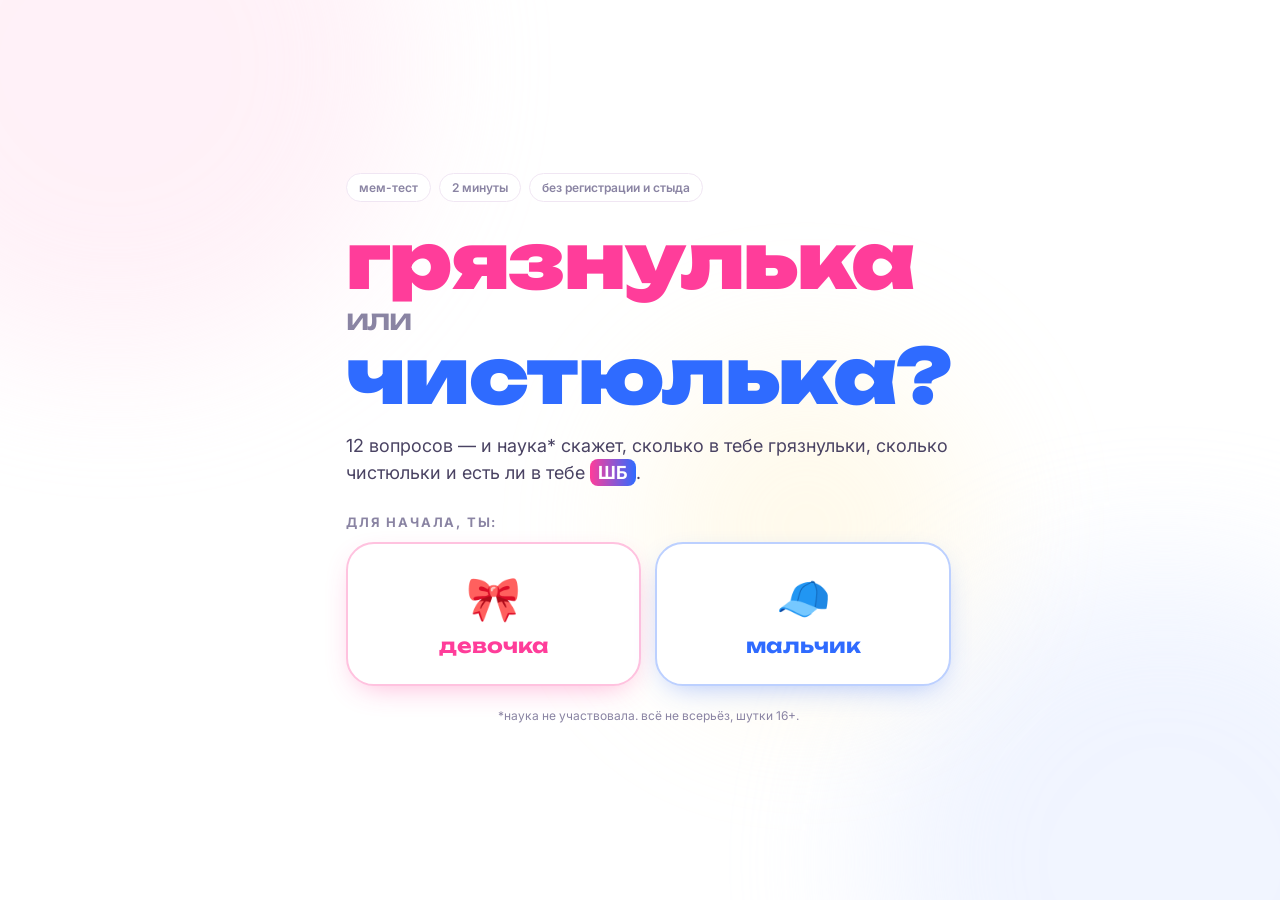
==== index.html @ 7e9c761d "Add meme quiz site: грязнулька или чистюлька Co-Authored-By: Claude Opus 5.5 <noreply@anthropic.com>" ====
<!doctype html>
<html lang="ru">
<head>
  <meta charset="utf-8" />
  <meta name="viewport" content="width=device-width, initial-scale=1, viewport-fit=cover" />
  <title>Грязнулька или чистюлька?</title>
  <meta name="description" content="Мем-тест: насколько ты грязнулька, чистюлька и ШБ. Узнай за 2 минуты." />
  <link rel="preconnect" href="https://fonts.googleapis.com" />
  <link rel="preconnect" href="https://fonts.gstatic.com" crossorigin />
  <link href="https://fonts.googleapis.com/css2?family=Inter:wght@400;500;600;700;800;900&family=Unbounded:wght@500;700;900&display=swap" rel="stylesheet" />
  <link rel="stylesheet" href="style.css" />
  <link rel="icon" href="data:image/svg+xml,<svg xmlns='http://www.w3.org/2000/svg' viewBox='0 0 100 100'><text y='.9em' font-size='90'>🫧</text></svg>" />
</head>
<body data-theme="neutral">
  <div class="blobs" aria-hidden="true">
    <span class="blob b1"></span><span class="blob b2"></span><span class="blob b3"></span>
  </div>
  <canvas id="fx" aria-hidden="true"></canvas>

  <main id="app">
    <!-- START -->
    <section class="screen active" id="screen-start">
      <div class="badge-row">
        <span class="chip">мем-тест</span><span class="chip">2 минуты</span><span class="chip">без регистрации и стыда</span>
      </div>
      <h1 class="title">
        <span class="word dirty">грязнулька</span>
        <span class="or">или</span>
        <span class="word clean">чистюлька?</span>
      </h1>
      <p class="lead">12 вопросов — и наука* скажет, сколько в тебе грязнульки, сколько чистюльки и есть ли в тебе <b class="shb-tag" title="что такое ШБ — знают только ШБ">ШБ</b>.</p>
      <p class="label">для начала, ты:</p>
      <div class="gender">
        <button class="gbtn girl" data-gender="girl">
          <span class="gemoji">🎀</span><span>девочка</span>
        </button>
        <button class="gbtn boy" data-gender="boy">
          <span class="gemoji">🧢</span><span>мальчик</span>
        </button>
      </div>
      <p class="tiny">*наука не участвовала. всё не всерьёз, шутки 16+.</p>
    </section>

    <!-- QUIZ -->
    <section class="screen" id="screen-quiz">
      <div class="progress"><div class="progress-fill" id="progress"></div></div>
      <div class="qmeta"><span id="qnum">1 / 12</span><span id="qtag">разминка</span></div>
      <div class="card" id="card">
        <div class="qemoji" id="qemoji">🫧</div>
        <h2 class="question" id="question"></h2>
        <div class="chat" id="chat" hidden></div>
        <div class="answers" id="answers"></div>
      </div>
    </section>

    <!-- LOADING -->
    <section class="screen" id="screen-loading">
      <div class="loader">
        <div class="ring"></div><div class="ring r2"></div><div class="ring r3"></div>
        <div class="loader-emoji">🧼</div>
      </div>
      <p class="loading-text" id="loading-text">считаем твои грехи…</p>
    </section>

    <!-- RESULT -->
    <section class="screen" id="screen-result">
      <p class="label">твой диагноз</p>
      <div class="result-emoji" id="r-emoji">🫧</div>
      <h2 class="result-title" id="r-title"></h2>
      <p class="result-desc" id="r-desc"></p>

      <div class="meters">
        <div class="meter">
          <div class="meter-head"><span>грязнулька</span><b><span id="m-dirty">0</span>%</b></div>
          <div class="bar"><div class="bar-fill dirty" id="b-dirty"></div></div>
        </div>
        <div class="meter">
          <div class="meter-head"><span>чистюлька</span><b><span id="m-clean">0</span>%</b></div>
          <div class="bar"><div class="bar-fill clean" id="b-clean"></div></div>
        </div>
        <div class="meter">
          <div class="meter-head"><span>ШБ-индекс</span><b><span id="m-shb">0</span>%</b></div>
          <div class="bar"><div class="bar-fill shb" id="b-shb"></div></div>
        </div>
      </div>

      <div class="facts" id="r-facts"></div>

      <div class="tips">
        <div class="tip-card">
          <h3>🧼 как стать чистюлькой</h3>
          <ul id="tips-clean"></ul>
        </div>
        <div class="tip-card">
          <h3>😈 как стать грязнулькой</h3>
          <ul id="tips-dirty"></ul>
        </div>
      </div>

      <div class="actions">
        <button class="btn primary" id="share">поделиться результатом</button>
        <button class="btn ghost" id="restart">пройти ещё раз</button>
      </div>
      <p class="tiny" id="copied" hidden>скопировано, кидай в чат 💅</p>
    </section>
  </main>

  <script src="app.js"></script>
</body>
</html>
---- style.css ----
:root {
  --pink: #ff3d9a;
  --pink-soft: #ffe1ef;
  --blue: #2f6bff;
  --blue-soft: #dfe8ff;
  --accent: #ff3d9a;
  --accent-2: #2f6bff;
  --accent-soft: #ffe1ef;
  --ink: #1b1430;
  --muted: #8a84a3;
  --bg: #ffffff;
  --card: rgba(255, 255, 255, 0.78);
  --radius: 28px;
  --ease: cubic-bezier(.2, .9, .2, 1.15);
}
body[data-theme="girl"] { --accent: var(--pink); --accent-2: #ff8fc7; --accent-soft: var(--pink-soft); }
body[data-theme="boy"]  { --accent: var(--blue); --accent-2: #7fb0ff; --accent-soft: var(--blue-soft); }

* { box-sizing: border-box; -webkit-tap-highlight-color: transparent; }
html, body { margin: 0; min-height: 100%; }
body {
  background: var(--bg);
  color: var(--ink);
  font-family: "Inter", system-ui, sans-serif;
  overflow-x: hidden;
  transition: background .6s;
}
button { font: inherit; color: inherit; cursor: pointer; border: 0; background: none; }

/* background blobs */
.blobs { position: fixed; inset: 0; pointer-events: none; z-index: 0; overflow: hidden; }
.blob {
  position: absolute; width: 46vmax; height: 46vmax; border-radius: 50%;
  filter: blur(70px); opacity: .45; transition: background 1s;
  animation: float 18s ease-in-out infinite alternate;
}
.b1 { background: var(--pink-soft); top: -18vmax; left: -14vmax; }
.b2 { background: var(--blue-soft); bottom: -20vmax; right: -14vmax; animation-delay: -6s; }
.b3 { background: #fff1c9; top: 40%; left: 50%; width: 26vmax; height: 26vmax; opacity: .35; animation-delay: -12s; }
body[data-theme="girl"] .b2 { background: #ffd0e6; }
body[data-theme="boy"]  .b1 { background: #cfe0ff; }
@keyframes float {
  0% { transform: translate(0, 0) scale(1); }
  50% { transform: translate(6vmax, 4vmax) scale(1.12); }
  100% { transform: translate(-4vmax, 7vmax) scale(.92); }
}
#fx { position: fixed; inset: 0; width: 100%; height: 100%; pointer-events: none; z-index: 50; }

#app {
  position: relative; z-index: 1;
  max-width: 620px; margin: 0 auto;
  min-height: 100svh; padding: 32px 16px 48px;
  display: grid;
}
.screen {
  grid-area: 1 / 1;
  display: flex; flex-direction: column; justify-content: center;
  opacity: 0; pointer-events: none;
  transform: translateY(40px) scale(.96); filter: blur(10px);
  transition: opacity .55s ease, transform .7s var(--ease), filter .55s ease;
}
.screen.active { opacity: 1; pointer-events: auto; transform: none; filter: none; }
.screen.leaving { opacity: 0; transform: translateY(-40px) scale(1.04); filter: blur(12px); }

/* start */
.badge-row { display: flex; flex-wrap: wrap; gap: 8px; margin-bottom: 22px; }
.chip {
  font-size: 12px; font-weight: 600; padding: 6px 12px; border-radius: 99px;
  background: #fff; border: 1.5px solid #f0e6f3; color: var(--muted);
}
.title {
  font-family: "Unbounded", "Inter", sans-serif; font-weight: 900;
  font-size: clamp(40px, 11vw, 76px); line-height: .98; margin: 0 0 18px; letter-spacing: -.02em;
}
.title .word { display: block; }
.title .dirty { color: var(--pink); animation: wob 3.2s ease-in-out infinite; transform-origin: left; }
.title .clean { color: var(--blue); animation: wob 3.2s ease-in-out infinite -1.6s; transform-origin: left; }
.title .or { display: block; font-size: .38em; color: var(--muted); font-weight: 500; margin: 6px 0; }
@keyframes wob { 0%,100% { transform: skewX(0) } 50% { transform: skewX(-6deg) translateX(6px) } }
.lead { font-size: 18px; line-height: 1.5; color: #4a4363; margin: 0 0 28px; }
.shb-tag {
  display: inline-block; padding: 0 8px; border-radius: 8px;
  background: linear-gradient(90deg, var(--pink), var(--blue)); color: #fff; cursor: help;
}
.label { font-size: 13px; text-transform: uppercase; letter-spacing: .14em; font-weight: 700; color: var(--muted); margin: 0 0 12px; }
.gender { display: grid; grid-template-columns: 1fr 1fr; gap: 14px; }
.gbtn {
  position: relative; overflow: hidden;
  display: flex; flex-direction: column; align-items: center; gap: 8px;
  padding: 26px 12px; border-radius: var(--radius);
  font-family: "Unbounded", sans-serif; font-weight: 700; font-size: 20px;
  background: #fff; border: 2px solid; transition: transform .35s var(--ease), box-shadow .35s;
}
.gbtn.girl { color: var(--pink); border-color: #ffc2df; box-shadow: 0 10px 30px -12px rgba(255, 61, 154, .45); }
.gbtn.boy  { color: var(--blue); border-color: #bcd0ff; box-shadow: 0 10px 30px -12px rgba(47, 107, 255, .45); }
.gbtn:hover { transform: translateY(-6px) rotate(-1.5deg) scale(1.03); }
.gbtn.boy:hover { transform: translateY(-6px) rotate(1.5deg) scale(1.03); }
.gbtn:active { transform: scale(.94); }
.gemoji { font-size: 44px; animation: bob 2.4s ease-in-out infinite; }
.boy .gemoji { animation-delay: -1.2s; }
@keyframes bob { 0%,100% { transform: translateY(0) rotate(0) } 50% { transform: translateY(-8px) rotate(8deg) } }
.tiny { font-size: 12px; color: var(--muted); margin-top: 22px; text-align: center; }

/* quiz */
.progress { height: 10px; border-radius: 99px; background: #f3eef7; overflow: hidden; margin-bottom: 14px; }
.progress-fill {
  height: 100%; width: 0; border-radius: inherit;
  background: linear-gradient(90deg, var(--accent), var(--accent-2), var(--accent));
  background-size: 200% 100%; animation: shimmer 2s linear infinite;
  transition: width .7s var(--ease);
}
@keyframes shimmer { to { background-position: -200% 0; } }
.qmeta { display: flex; justify-content: space-between; font-size: 13px; font-weight: 700; color: var(--muted); margin-bottom: 18px; }
#qtag { color: var(--accent); text-transform: lowercase; }
.card {
  background: var(--card); backdrop-filter: blur(18px); -webkit-backdrop-filter: blur(18px);
  border: 1.5px solid rgba(255,255,255,.9); border-radius: 32px;
  padding: 28px 22px; box-shadow: 0 30px 60px -30px rgba(80, 40, 120, .25);
  transition: transform .5s var(--ease), opacity .35s, filter .35s;
}
.card.out { transform: translateX(-110%) rotate(-8deg); opacity: 0; filter: blur(6px); }
.card.in-start { transform: translateX(110%) rotate(8deg); opacity: 0; transition: none; }
.qemoji { font-size: 52px; margin-bottom: 8px; display: inline-block; animation: pop .7s var(--ease); }
@keyframes pop { 0% { transform: scale(0) rotate(-30deg) } 100% { transform: scale(1) rotate(0) } }
.question {
  font-family: "Unbounded", sans-serif; font-weight: 700; font-size: clamp(20px, 5.2vw, 26px);
  line-height: 1.25; margin: 0 0 20px; color: var(--accent);
}
.chat { display: flex; flex-direction: column; gap: 6px; margin: -6px 0 20px; }
.bubble {
  max-width: 78%; padding: 10px 14px; border-radius: 20px; font-size: 15px; line-height: 1.35;
  animation: bubbleIn .5s var(--ease) both;
}
.bubble.them { align-self: flex-start; background: #f1edf6; border-bottom-left-radius: 6px; }
.bubble.meta { align-self: center; font-size: 11px; color: var(--muted); background: none; padding: 0; }
@keyframes bubbleIn { from { opacity: 0; transform: translateY(10px) scale(.8) } }
.answers { display: flex; flex-direction: column; gap: 10px; }
.ans {
  position: relative; overflow: hidden; text-align: left;
  padding: 16px 18px; border-radius: 20px; background: #fff;
  border: 2px solid #f1ebf5; font-size: 16px; font-weight: 600; line-height: 1.3;
  display: flex; align-items: center; gap: 12px;
  animation: ansIn .55s var(--ease) both;
  transition: transform .3s var(--ease), border-color .25s, background .25s, color .25s;
}
.ans .e { font-size: 22px; flex: none; }
.ans:hover { border-color: var(--accent); transform: translateX(6px); }
.ans:active { transform: scale(.97); }
.ans.picked { background: var(--accent); color: #fff; border-color: var(--accent); transform: scale(1.04); }
.ans.dim { opacity: .35; transform: scale(.97); }
@keyframes ansIn { from { opacity: 0; transform: translateY(18px) scale(.95) } }

/* ripple waves */
.wave {
  position: absolute; border-radius: 50%; pointer-events: none;
  transform: translate(-50%, -50%) scale(0); background: var(--accent); opacity: .35;
  animation: wave .8s ease-out forwards;
}
@keyframes wave { to { transform: translate(-50%, -50%) scale(1); opacity: 0; } }
.air {
  position: fixed; border-radius: 50%; pointer-events: none; z-index: 40;
  border: 2px solid var(--accent); transform: translate(-50%, -50%) scale(0);
  animation: air 1.1s cubic-bezier(.1, .7, .3, 1) forwards;
}
@keyframes air { 0% { opacity: .8; } 100% { transform: translate(-50%, -50%) scale(1); opacity: 0; } }

/* loading */
#screen-loading { align-items: center; text-align: center; }
.loader { position: relative; width: 160px; height: 160px; display: grid; place-items: center; }
.ring {
  position: absolute; inset: 0; border-radius: 50%; border: 3px solid var(--accent);
  animation: ringPulse 1.6s ease-out infinite; opacity: 0;
}
.r2 { animation-delay: .5s; } .r3 { animation-delay: 1s; }
@keyframes ringPulse { 0% { transform: scale(.3); opacity: .9 } 100% { transform: scale(1.4); opacity: 0 } }
.loader-emoji { font-size: 60px; animation: spin 1.2s var(--ease) infinite; }
@keyframes spin { 0% { transform: rotate(0) scale(1) } 50% { transform: rotate(180deg) scale(1.25) } 100% { transform: rotate(360deg) scale(1) } }
.loading-text { font-family: "Unbounded", sans-serif; font-weight: 700; color: var(--accent); margin-top: 24px; font-size: 18px; }

/* result */
#screen-result { justify-content: flex-start; text-align: center; padding-top: 12px; }
.result-emoji { font-size: 88px; animation: pop 1s var(--ease); margin-bottom: 4px; }
.result-title {
  font-family: "Unbounded", sans-serif; font-weight: 900; font-size: clamp(28px, 8vw, 44px);
  line-height: 1.05; margin: 0 0 12px; color: var(--accent);
}
.result-desc { font-size: 17px; line-height: 1.5; color: #4a4363; margin: 0 0 24px; }
.meters { display: flex; flex-direction: column; gap: 14px; text-align: left; background: var(--card); backdrop-filter: blur(14px); padding: 20px; border-radius: 24px; border: 1.5px solid #fff; box-shadow: 0 20px 50px -30px rgba(80,40,120,.3); }
.meter-head { display: flex; justify-content: space-between; font-weight: 700; margin-bottom: 6px; font-size: 15px; }
.meter-head b { font-family: "Unbounded", sans-serif; }
.bar { height: 14px; border-radius: 99px; background: #f3eef7; overflow: hidden; }
.bar-fill { height: 100%; width: 0; border-radius: inherit; transition: width 1.8s var(--ease); }
.bar-fill.dirty { background: linear-gradient(90deg, #ff8fc7, var(--pink)); }
.bar-fill.clean { background: linear-gradient(90deg, #7fb0ff, var(--blue)); }
.bar-fill.shb { background: linear-gradient(90deg, var(--pink), #b14dff, var(--blue)); }
.facts { display: flex; flex-wrap: wrap; justify-content: center; gap: 8px; margin: 20px 0; }
.fact {
  font-size: 13px; font-weight: 700; padding: 8px 14px; border-radius: 99px;
  background: var(--accent-soft); color: var(--accent); animation: ansIn .5s var(--ease) both;
}
.tips { display: grid; gap: 12px; text-align: left; }
.tip-card { background: #fff; border: 2px solid #f1ebf5; border-radius: 22px; padding: 18px 20px; }
.tip-card h3 { margin: 0 0 8px; font-size: 16px; font-family: "Unbounded", sans-serif; }
.tip-card:first-child h3 { color: var(--blue); }
.tip-card:last-child h3 { color: var(--pink); }
.tip-card ul { margin: 0; padding-left: 18px; line-height: 1.55; color: #4a4363; font-size: 15px; }
.actions { display: grid; gap: 10px; margin-top: 22px; }
.btn {
  position: relative; overflow: hidden; padding: 18px; border-radius: 99px;
  font-weight: 800; font-size: 16px; transition: transform .3s var(--ease);
}
.btn:hover { transform: translateY(-3px); }
.btn:active { transform: scale(.96); }
.btn.primary { background: var(--accent); color: #fff; box-shadow: 0 14px 30px -12px var(--accent); }
.btn.ghost { border: 2px solid var(--accent); color: var(--accent); background: #fff; }

@media (min-width: 640px) { .tips { grid-template-columns: 1fr 1fr; } #app { padding-top: 56px; } }
@media (prefers-reduced-motion: reduce) {
  *, *::before, *::after { animation-duration: .01ms !important; animation-iteration-count: 1 !important; transition-duration: .01ms !important; }
}
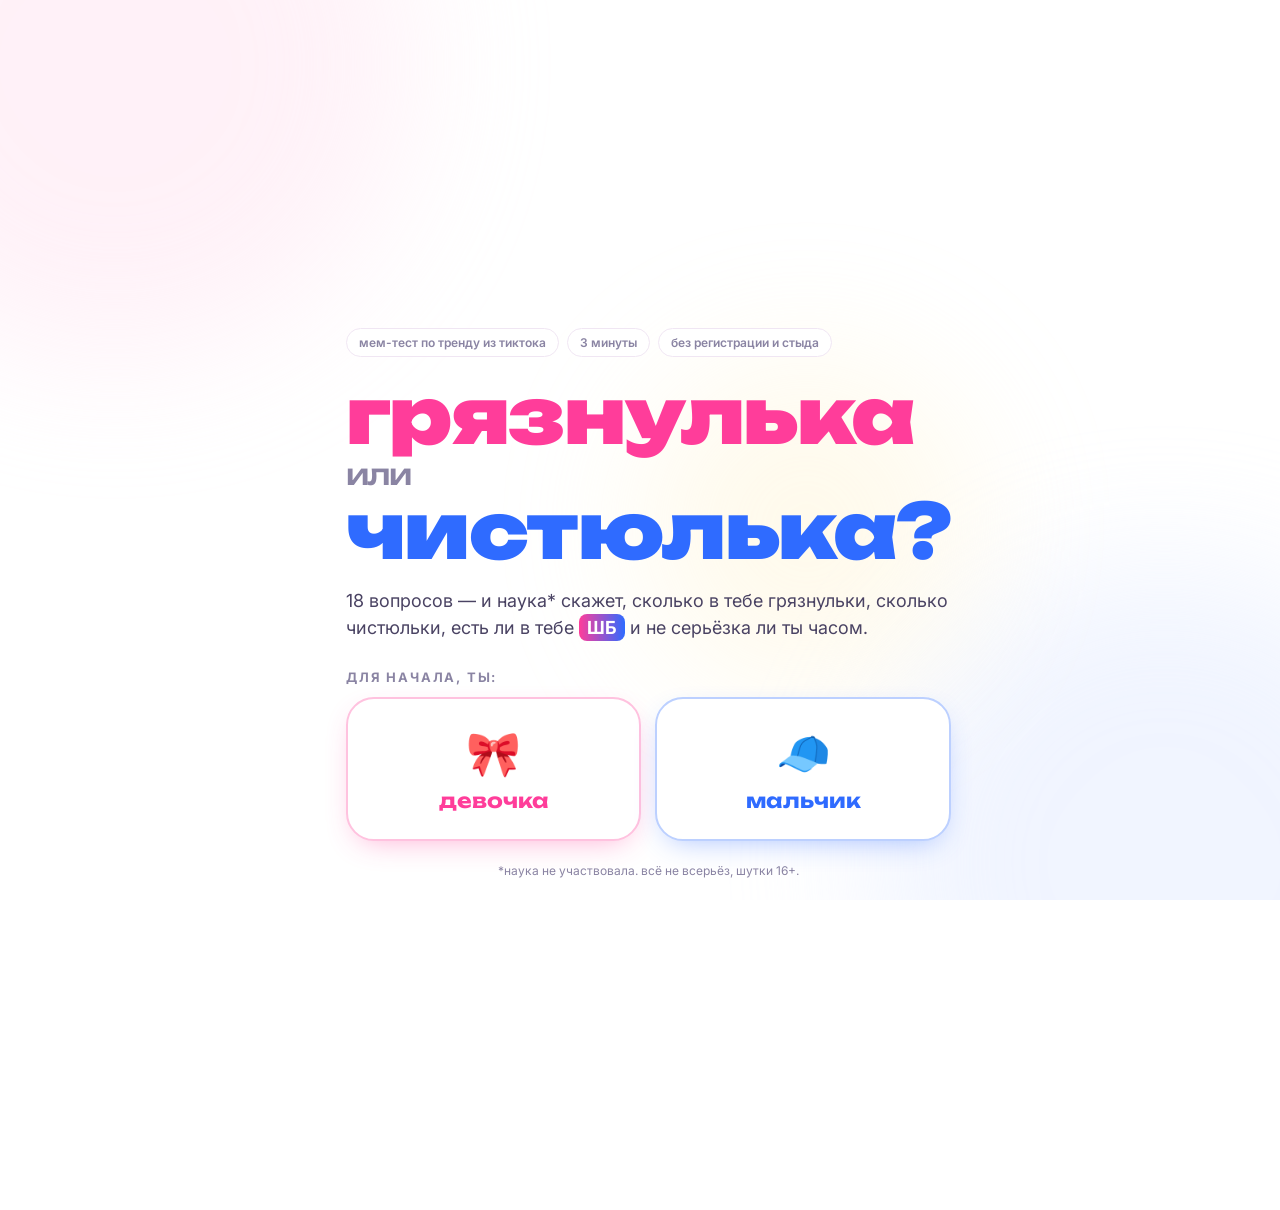
==== commit 3d2dee81: "Add trend-based questions, archetypes and result analytics Co-Authored-By: Claude Opus 5.5 <noreply@" ====
--- a/index.html
+++ b/index.html
@@ -21,14 +21,14 @@
     <!-- START -->
     <section class="screen active" id="screen-start">
       <div class="badge-row">
-        <span class="chip">мем-тест</span><span class="chip">2 минуты</span><span class="chip">без регистрации и стыда</span>
+        <span class="chip">мем-тест по тренду из тиктока</span><span class="chip">3 минуты</span><span class="chip">без регистрации и стыда</span>
       </div>
       <h1 class="title">
         <span class="word dirty">грязнулька</span>
         <span class="or">или</span>
         <span class="word clean">чистюлька?</span>
       </h1>
-      <p class="lead">12 вопросов — и наука* скажет, сколько в тебе грязнульки, сколько чистюльки и есть ли в тебе <b class="shb-tag" title="что такое ШБ — знают только ШБ">ШБ</b>.</p>
+      <p class="lead"><span id="qcount">18</span> вопросов — и наука* скажет, сколько в тебе грязнульки, сколько чистюльки, есть ли в тебе <b class="shb-tag" title="что такое ШБ — знают только ШБ">ШБ</b> и не серьёзка ли ты часом.</p>
       <p class="label">для начала, ты:</p>
       <div class="gender">
         <button class="gbtn girl" data-gender="girl">
@@ -68,6 +68,7 @@
       <div class="result-emoji" id="r-emoji">🫧</div>
       <h2 class="result-title" id="r-title"></h2>
       <p class="result-desc" id="r-desc"></p>
+      <p class="percentile" id="r-percentile"></p>
 
       <div class="meters">
         <div class="meter">
@@ -82,9 +83,31 @@
           <div class="meter-head"><span>ШБ-индекс</span><b><span id="m-shb">0</span>%</b></div>
           <div class="bar"><div class="bar-fill shb" id="b-shb"></div></div>
         </div>
+        <div class="meter">
+          <div class="meter-head"><span>индекс лицемерия</span><b><span id="m-hyp">0</span>%</b></div>
+          <div class="bar"><div class="bar-fill hyp" id="b-hyp"></div></div>
+          <p class="meter-note" id="r-hyp-line"></p>
+        </div>
       </div>
 
       <div class="facts" id="r-facts"></div>
+
+      <div class="panel">
+        <h3>🔬 разбор по категориям</h3>
+        <div class="cats" id="r-cats"></div>
+        <p class="panel-note" id="r-cats-note"></p>
+      </div>
+
+      <div class="panel">
+        <h3>🕵️ тебя выдало</h3>
+        <ol class="evidence" id="r-evidence"></ol>
+        <p class="panel-note"><b>грин-флаг:</b> <span id="r-green"></span></p>
+      </div>
+
+      <div class="panel match">
+        <h3>💘 идеальная пара</h3>
+        <p id="r-match"></p>
+      </div>
 
       <div class="tips">
         <div class="tip-card">
@@ -97,6 +120,19 @@
         </div>
       </div>
 
+      <details class="panel dict">
+        <summary>📚 словарик тренда</summary>
+        <dl>
+          <dt>грязнулька</dt><dd>тиктоковский сленг осени 2026: так называют раскрепощённую девушку с «тусовочной» репутацией. К грязи отношения не имеет. Типичные маркеры из роликов: всё чёрное, вписки, энергетики, электронки, общение с парнями старше.</dd>
+          <dt>серьёзка</dt><dd>антипод грязнульки: скромная, домашняя, труднодоступная.</dd>
+          <dt>грязнулька в клёшах</dt><dd>почти комплимент: винтажный стиль и харизма.</dd>
+          <dt>«жениться пока рано, карьера важнее»</dt><dd>фраза, с которой гуляет один из популярных форматов тренда.</dd>
+          <dt>главный сюжет мемов</dt><dd>парень публично осуждает грязнулек, но тайно мечтает с ними общаться. Отсюда наш индекс лицемерия.</dd>
+          <dt>ШБ</dt><dd>знают только ШБ 🤫</dd>
+        </dl>
+        <p class="panel-note">В тиктоке грязнульками называют только девочек, и тренд за это критикуют за двойные стандарты. Мы за равноправие: мальчики тоже бывают грязнульками 💅</p>
+      </details>
+
       <div class="actions">
         <button class="btn primary" id="share">поделиться результатом</button>
         <button class="btn ghost" id="restart">пройти ещё раз</button>
--- a/style.css
+++ b/style.css
@@ -218,3 +218,36 @@
 @media (prefers-reduced-motion: reduce) {
   *, *::before, *::after { animation-duration: .01ms !important; animation-iteration-count: 1 !important; transition-duration: .01ms !important; }
 }
+
+/* аналитика */
+.percentile {
+  display: inline-block; margin: -10px auto 22px; padding: 8px 16px; border-radius: 99px;
+  font-weight: 800; font-size: 14px; color: #fff;
+  background: linear-gradient(90deg, var(--accent), var(--accent-2));
+  animation: ansIn .6s var(--ease) .6s both;
+}
+.bar-fill.hyp { background: linear-gradient(90deg, #ffb347, #ff6a3d); }
+.bar-fill.mix { background: linear-gradient(90deg, var(--blue), #b14dff, var(--pink)); background-size: 300px 100%; transition: width 1.4s var(--ease); }
+.bar.small { height: 10px; }
+.meter-note { margin: 6px 0 0; font-size: 13px; color: var(--muted); }
+.panel {
+  text-align: left; background: #fff; border: 2px solid #f1ebf5; border-radius: 22px;
+  padding: 18px 20px; margin-bottom: 12px;
+}
+.panel h3 { margin: 0 0 12px; font-size: 16px; font-family: "Unbounded", sans-serif; color: var(--accent); }
+.panel-note { margin: 12px 0 0; font-size: 14px; line-height: 1.5; color: #4a4363; }
+.cats { display: flex; flex-direction: column; gap: 12px; }
+.cat-head { display: flex; justify-content: space-between; gap: 8px; font-size: 14px; font-weight: 700; margin-bottom: 5px; }
+.cat-verdict { color: var(--muted); font-weight: 600; white-space: nowrap; }
+.evidence { margin: 0; padding-left: 20px; line-height: 1.55; font-size: 15px; color: #4a4363; }
+.evidence li { margin-bottom: 6px; }
+.evidence b { color: var(--ink); }
+.match p { margin: 0; font-size: 16px; line-height: 1.5; font-weight: 600; }
+.dict summary { cursor: pointer; font-family: "Unbounded", sans-serif; font-weight: 700; color: var(--accent); list-style: none; }
+.dict summary::-webkit-details-marker { display: none; }
+.dict summary::after { content: " ↓"; }
+.dict[open] summary::after { content: " ↑"; }
+.dict dl { margin: 14px 0 0; font-size: 14px; line-height: 1.5; }
+.dict dt { font-weight: 800; margin-top: 10px; }
+.dict dd { margin: 2px 0 0; color: #4a4363; }
+.tips { margin-top: 12px; }
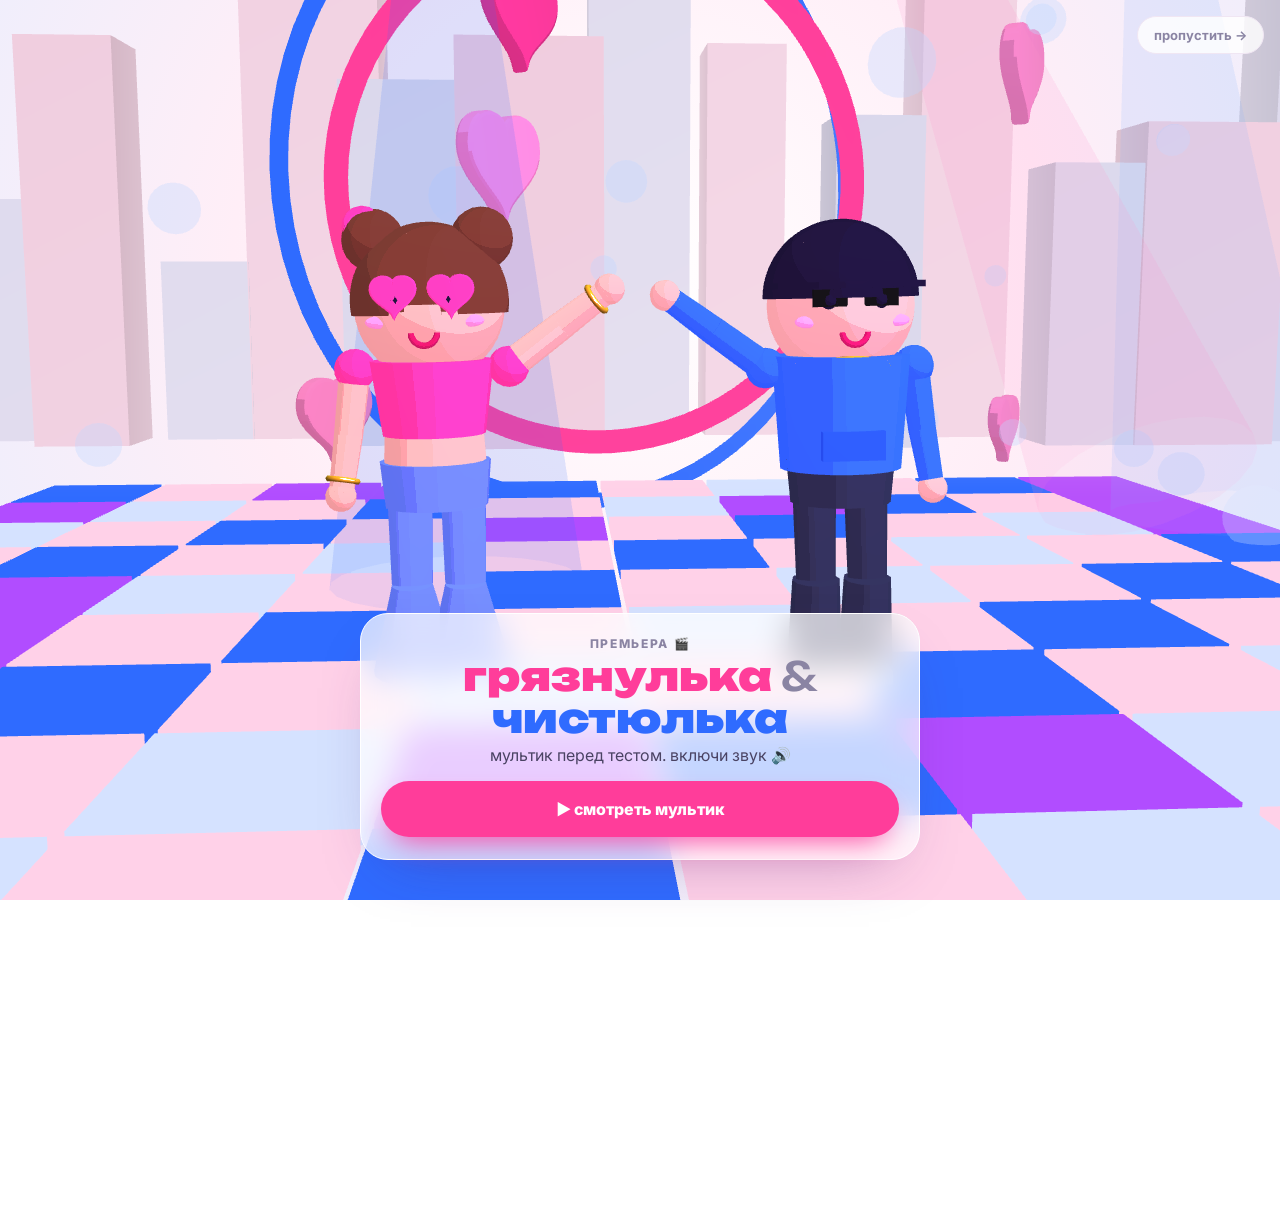
==== commit 5a431822: "Add 3D dancing intro cartoon before the quiz Co-Authored-By: Claude Opus 5.5 <noreply@anthropic.com>" ====
--- a/index.html
+++ b/index.html
@@ -16,6 +16,22 @@
     <span class="blob b1"></span><span class="blob b2"></span><span class="blob b3"></span>
   </div>
   <canvas id="fx" aria-hidden="true"></canvas>
+
+  <!-- INTRO: 3D-мультик -->
+  <div id="intro">
+    <div id="intro-stage" aria-hidden="true"></div>
+    <div id="intro-captions" aria-hidden="true"></div>
+    <div class="intro-start">
+      <p class="intro-kicker">премьера 🎬</p>
+      <h2 class="intro-title"><span class="dirty">грязнулька</span> <span class="amp">&amp;</span> <span class="clean">чистюлька</span></h2>
+      <p class="intro-sub">мультик перед тестом. включи звук 🔊</p>
+      <button class="btn primary intro-btn" id="intro-play">▶ смотреть мультик</button>
+    </div>
+    <div class="intro-end" id="intro-end" hidden>
+      <button class="btn primary intro-btn" id="intro-go">приступить к тесту 💅</button>
+    </div>
+    <button class="intro-skip" id="intro-skip">пропустить →</button>
+  </div>
 
   <main id="app">
     <!-- START -->
@@ -142,5 +158,7 @@
   </main>
 
   <script src="app.js"></script>
+  <script src="vendor/three.min.js"></script>
+  <script src="intro.js"></script>
 </body>
 </html>
--- a/style.css
+++ b/style.css
@@ -251,3 +251,55 @@
 .dict dt { font-weight: 800; margin-top: 10px; }
 .dict dd { margin: 2px 0 0; color: #4a4363; }
 .tips { margin-top: 12px; }
+
+/* интро-мультик */
+body.intro-on { overflow: hidden; }
+#intro {
+  position: fixed; inset: 0; z-index: 45;
+  background: radial-gradient(ellipse at 50% 30%, #ffffff 0%, #ffeef7 45%, #e6eeff 100%);
+  transition: opacity .8s ease, transform .9s var(--ease), filter .8s;
+}
+#intro.gone { opacity: 0; transform: scale(1.08); filter: blur(14px); pointer-events: none; }
+#intro-stage, #intro-stage canvas { position: absolute; inset: 0; width: 100%; height: 100%; display: block; }
+.intro-start {
+  position: absolute; left: 50%; bottom: max(40px, env(safe-area-inset-bottom)); transform: translateX(-50%);
+  width: min(560px, calc(100% - 32px)); text-align: center;
+  padding: 22px 20px; border-radius: 28px;
+  background: rgba(255, 255, 255, .72); backdrop-filter: blur(16px); -webkit-backdrop-filter: blur(16px);
+  border: 1.5px solid #fff; box-shadow: 0 24px 60px -30px rgba(80, 40, 120, .4);
+  transition: opacity .5s, transform .6s var(--ease);
+}
+#intro.playing .intro-start { opacity: 0; transform: translate(-50%, 40px); pointer-events: none; }
+.intro-kicker { margin: 0 0 4px; font-size: 12px; font-weight: 800; letter-spacing: .14em; text-transform: uppercase; color: var(--muted); }
+.intro-title { margin: 0 0 6px; font-family: "Unbounded", sans-serif; font-weight: 900; font-size: clamp(24px, 7vw, 40px); line-height: 1.05; }
+.intro-title .dirty { color: var(--pink); } .intro-title .clean { color: var(--blue); } .intro-title .amp { color: var(--muted); font-weight: 500; }
+.intro-sub { margin: 0 0 16px; color: #4a4363; }
+.intro-btn { width: 100%; background: linear-gradient(90deg, var(--pink), #b14dff, var(--blue)); background-size: 200% 100%; animation: shimmer 3s linear infinite; box-shadow: 0 14px 34px -12px rgba(177, 77, 255, .6); }
+.intro-end {
+  position: absolute; left: 50%; bottom: max(40px, env(safe-area-inset-bottom)); transform: translateX(-50%);
+  width: min(420px, calc(100% - 32px)); animation: ansIn .7s var(--ease) both;
+}
+.intro-skip {
+  position: absolute; top: max(16px, env(safe-area-inset-top)); right: 16px;
+  padding: 10px 16px; border-radius: 99px; font-size: 13px; font-weight: 700; color: var(--muted);
+  background: rgba(255, 255, 255, .8); border: 1.5px solid #f0e6f3;
+}
+#intro-captions { position: absolute; inset: 0; pointer-events: none; overflow: hidden; }
+.cap {
+  position: absolute; padding: 10px 16px; border-radius: 18px; border-bottom-left-radius: 6px;
+  font-family: "Unbounded", sans-serif; font-weight: 700; font-size: clamp(14px, 3.6vw, 20px); color: #fff; white-space: nowrap;
+  transform: rotate(var(--r, 0deg)); animation: capPop 2.2s var(--ease) forwards;
+}
+.cap.pink { background: var(--pink); box-shadow: 0 10px 30px -10px var(--pink); }
+.cap.blue { background: var(--blue); box-shadow: 0 10px 30px -10px var(--blue); }
+.cap.center {
+  left: 50%; top: 16%; transform: translateX(-50%); background: #fff; color: var(--ink);
+  border: 2px solid #f0e6f3; border-radius: 18px; animation: ansIn .6s var(--ease) both;
+}
+@keyframes capPop {
+  0% { opacity: 0; transform: rotate(var(--r)) scale(.2) translateY(20px); }
+  15% { opacity: 1; transform: rotate(var(--r)) scale(1.12); }
+  25% { transform: rotate(var(--r)) scale(1); }
+  80% { opacity: 1; }
+  100% { opacity: 0; transform: rotate(var(--r)) translateY(-30px) scale(.9); }
+}
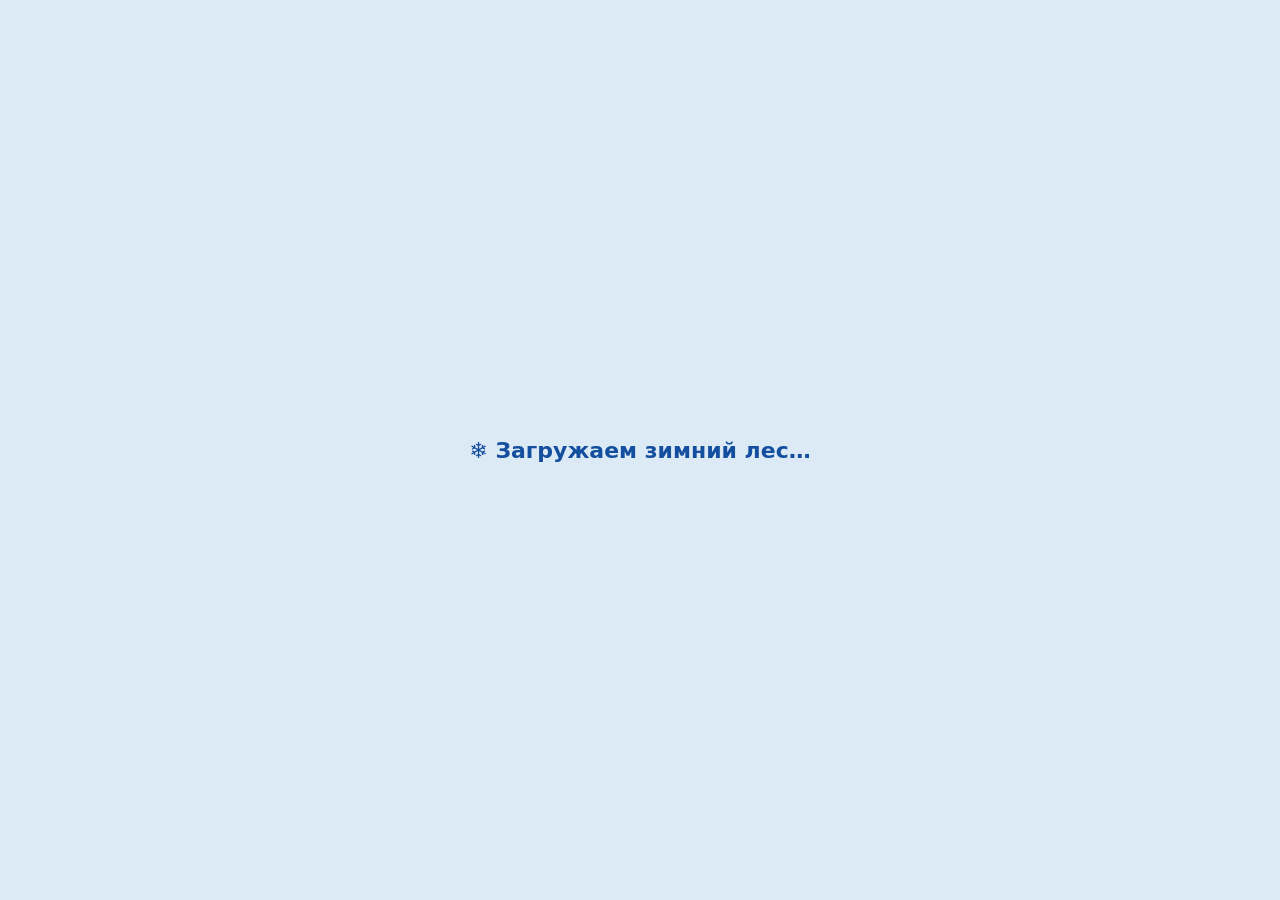
==== commit 80d4481d: "Снежный забег ПДД: 3D-игра для подготовки к экзамену ПДД Зимний лес, острова-темы на реке, прыжки по" ====
--- a/index.html
+++ b/index.html
@@ -1,164 +1,9 @@
 <!doctype html>
 <html lang="ru">
 <head>
-  <meta charset="utf-8" />
-  <meta name="viewport" content="width=device-width, initial-scale=1, viewport-fit=cover" />
-  <title>Грязнулька или чистюлька?</title>
-  <meta name="description" content="Мем-тест: насколько ты грязнулька, чистюлька и ШБ. Узнай за 2 минуты." />
-  <link rel="preconnect" href="https://fonts.googleapis.com" />
-  <link rel="preconnect" href="https://fonts.gstatic.com" crossorigin />
-  <link href="https://fonts.googleapis.com/css2?family=Inter:wght@400;500;600;700;800;900&family=Unbounded:wght@500;700;900&display=swap" rel="stylesheet" />
-  <link rel="stylesheet" href="style.css" />
-  <link rel="icon" href="data:image/svg+xml,<svg xmlns='http://www.w3.org/2000/svg' viewBox='0 0 100 100'><text y='.9em' font-size='90'>🫧</text></svg>" />
+  <meta charset="utf-8">
+  <meta http-equiv="refresh" content="0; url=game/">
+  <title>Снежный забег ПДД</title>
 </head>
-<body data-theme="neutral">
-  <div class="blobs" aria-hidden="true">
-    <span class="blob b1"></span><span class="blob b2"></span><span class="blob b3"></span>
-  </div>
-  <canvas id="fx" aria-hidden="true"></canvas>
-
-  <!-- INTRO: 3D-мультик -->
-  <div id="intro">
-    <div id="intro-stage" aria-hidden="true"></div>
-    <div id="intro-captions" aria-hidden="true"></div>
-    <div class="intro-start">
-      <p class="intro-kicker">премьера 🎬</p>
-      <h2 class="intro-title"><span class="dirty">грязнулька</span> <span class="amp">&amp;</span> <span class="clean">чистюлька</span></h2>
-      <p class="intro-sub">мультик перед тестом. включи звук 🔊</p>
-      <button class="btn primary intro-btn" id="intro-play">▶ смотреть мультик</button>
-    </div>
-    <div class="intro-end" id="intro-end" hidden>
-      <button class="btn primary intro-btn" id="intro-go">приступить к тесту 💅</button>
-    </div>
-    <button class="intro-skip" id="intro-skip">пропустить →</button>
-  </div>
-
-  <main id="app">
-    <!-- START -->
-    <section class="screen active" id="screen-start">
-      <div class="badge-row">
-        <span class="chip">мем-тест по тренду из тиктока</span><span class="chip">3 минуты</span><span class="chip">без регистрации и стыда</span>
-      </div>
-      <h1 class="title">
-        <span class="word dirty">грязнулька</span>
-        <span class="or">или</span>
-        <span class="word clean">чистюлька?</span>
-      </h1>
-      <p class="lead"><span id="qcount">18</span> вопросов — и наука* скажет, сколько в тебе грязнульки, сколько чистюльки, есть ли в тебе <b class="shb-tag" title="что такое ШБ — знают только ШБ">ШБ</b> и не серьёзка ли ты часом.</p>
-      <p class="label">для начала, ты:</p>
-      <div class="gender">
-        <button class="gbtn girl" data-gender="girl">
-          <span class="gemoji">🎀</span><span>девочка</span>
-        </button>
-        <button class="gbtn boy" data-gender="boy">
-          <span class="gemoji">🧢</span><span>мальчик</span>
-        </button>
-      </div>
-      <p class="tiny">*наука не участвовала. всё не всерьёз, шутки 16+.</p>
-    </section>
-
-    <!-- QUIZ -->
-    <section class="screen" id="screen-quiz">
-      <div class="progress"><div class="progress-fill" id="progress"></div></div>
-      <div class="qmeta"><span id="qnum">1 / 12</span><span id="qtag">разминка</span></div>
-      <div class="card" id="card">
-        <div class="qemoji" id="qemoji">🫧</div>
-        <h2 class="question" id="question"></h2>
-        <div class="chat" id="chat" hidden></div>
-        <div class="answers" id="answers"></div>
-      </div>
-    </section>
-
-    <!-- LOADING -->
-    <section class="screen" id="screen-loading">
-      <div class="loader">
-        <div class="ring"></div><div class="ring r2"></div><div class="ring r3"></div>
-        <div class="loader-emoji">🧼</div>
-      </div>
-      <p class="loading-text" id="loading-text">считаем твои грехи…</p>
-    </section>
-
-    <!-- RESULT -->
-    <section class="screen" id="screen-result">
-      <p class="label">твой диагноз</p>
-      <div class="result-emoji" id="r-emoji">🫧</div>
-      <h2 class="result-title" id="r-title"></h2>
-      <p class="result-desc" id="r-desc"></p>
-      <p class="percentile" id="r-percentile"></p>
-
-      <div class="meters">
-        <div class="meter">
-          <div class="meter-head"><span>грязнулька</span><b><span id="m-dirty">0</span>%</b></div>
-          <div class="bar"><div class="bar-fill dirty" id="b-dirty"></div></div>
-        </div>
-        <div class="meter">
-          <div class="meter-head"><span>чистюлька</span><b><span id="m-clean">0</span>%</b></div>
-          <div class="bar"><div class="bar-fill clean" id="b-clean"></div></div>
-        </div>
-        <div class="meter">
-          <div class="meter-head"><span>ШБ-индекс</span><b><span id="m-shb">0</span>%</b></div>
-          <div class="bar"><div class="bar-fill shb" id="b-shb"></div></div>
-        </div>
-        <div class="meter">
-          <div class="meter-head"><span>индекс лицемерия</span><b><span id="m-hyp">0</span>%</b></div>
-          <div class="bar"><div class="bar-fill hyp" id="b-hyp"></div></div>
-          <p class="meter-note" id="r-hyp-line"></p>
-        </div>
-      </div>
-
-      <div class="facts" id="r-facts"></div>
-
-      <div class="panel">
-        <h3>🔬 разбор по категориям</h3>
-        <div class="cats" id="r-cats"></div>
-        <p class="panel-note" id="r-cats-note"></p>
-      </div>
-
-      <div class="panel">
-        <h3>🕵️ тебя выдало</h3>
-        <ol class="evidence" id="r-evidence"></ol>
-        <p class="panel-note"><b>грин-флаг:</b> <span id="r-green"></span></p>
-      </div>
-
-      <div class="panel match">
-        <h3>💘 идеальная пара</h3>
-        <p id="r-match"></p>
-      </div>
-
-      <div class="tips">
-        <div class="tip-card">
-          <h3>🧼 как стать чистюлькой</h3>
-          <ul id="tips-clean"></ul>
-        </div>
-        <div class="tip-card">
-          <h3>😈 как стать грязнулькой</h3>
-          <ul id="tips-dirty"></ul>
-        </div>
-      </div>
-
-      <details class="panel dict">
-        <summary>📚 словарик тренда</summary>
-        <dl>
-          <dt>грязнулька</dt><dd>тиктоковский сленг осени 2026: так называют раскрепощённую девушку с «тусовочной» репутацией. К грязи отношения не имеет. Типичные маркеры из роликов: всё чёрное, вписки, энергетики, электронки, общение с парнями старше.</dd>
-          <dt>серьёзка</dt><dd>антипод грязнульки: скромная, домашняя, труднодоступная.</dd>
-          <dt>грязнулька в клёшах</dt><dd>почти комплимент: винтажный стиль и харизма.</dd>
-          <dt>«жениться пока рано, карьера важнее»</dt><dd>фраза, с которой гуляет один из популярных форматов тренда.</dd>
-          <dt>главный сюжет мемов</dt><dd>парень публично осуждает грязнулек, но тайно мечтает с ними общаться. Отсюда наш индекс лицемерия.</dd>
-          <dt>ШБ</dt><dd>знают только ШБ 🤫</dd>
-        </dl>
-        <p class="panel-note">В тиктоке грязнульками называют только девочек, и тренд за это критикуют за двойные стандарты. Мы за равноправие: мальчики тоже бывают грязнульками 💅</p>
-      </details>
-
-      <div class="actions">
-        <button class="btn primary" id="share">поделиться результатом</button>
-        <button class="btn ghost" id="restart">пройти ещё раз</button>
-      </div>
-      <p class="tiny" id="copied" hidden>скопировано, кидай в чат 💅</p>
-    </section>
-  </main>
-
-  <script src="app.js"></script>
-  <script src="vendor/three.min.js"></script>
-  <script src="intro.js"></script>
-</body>
+<body><a href="game/">Открыть игру «Снежный забег ПДД»</a></body>
 </html>
